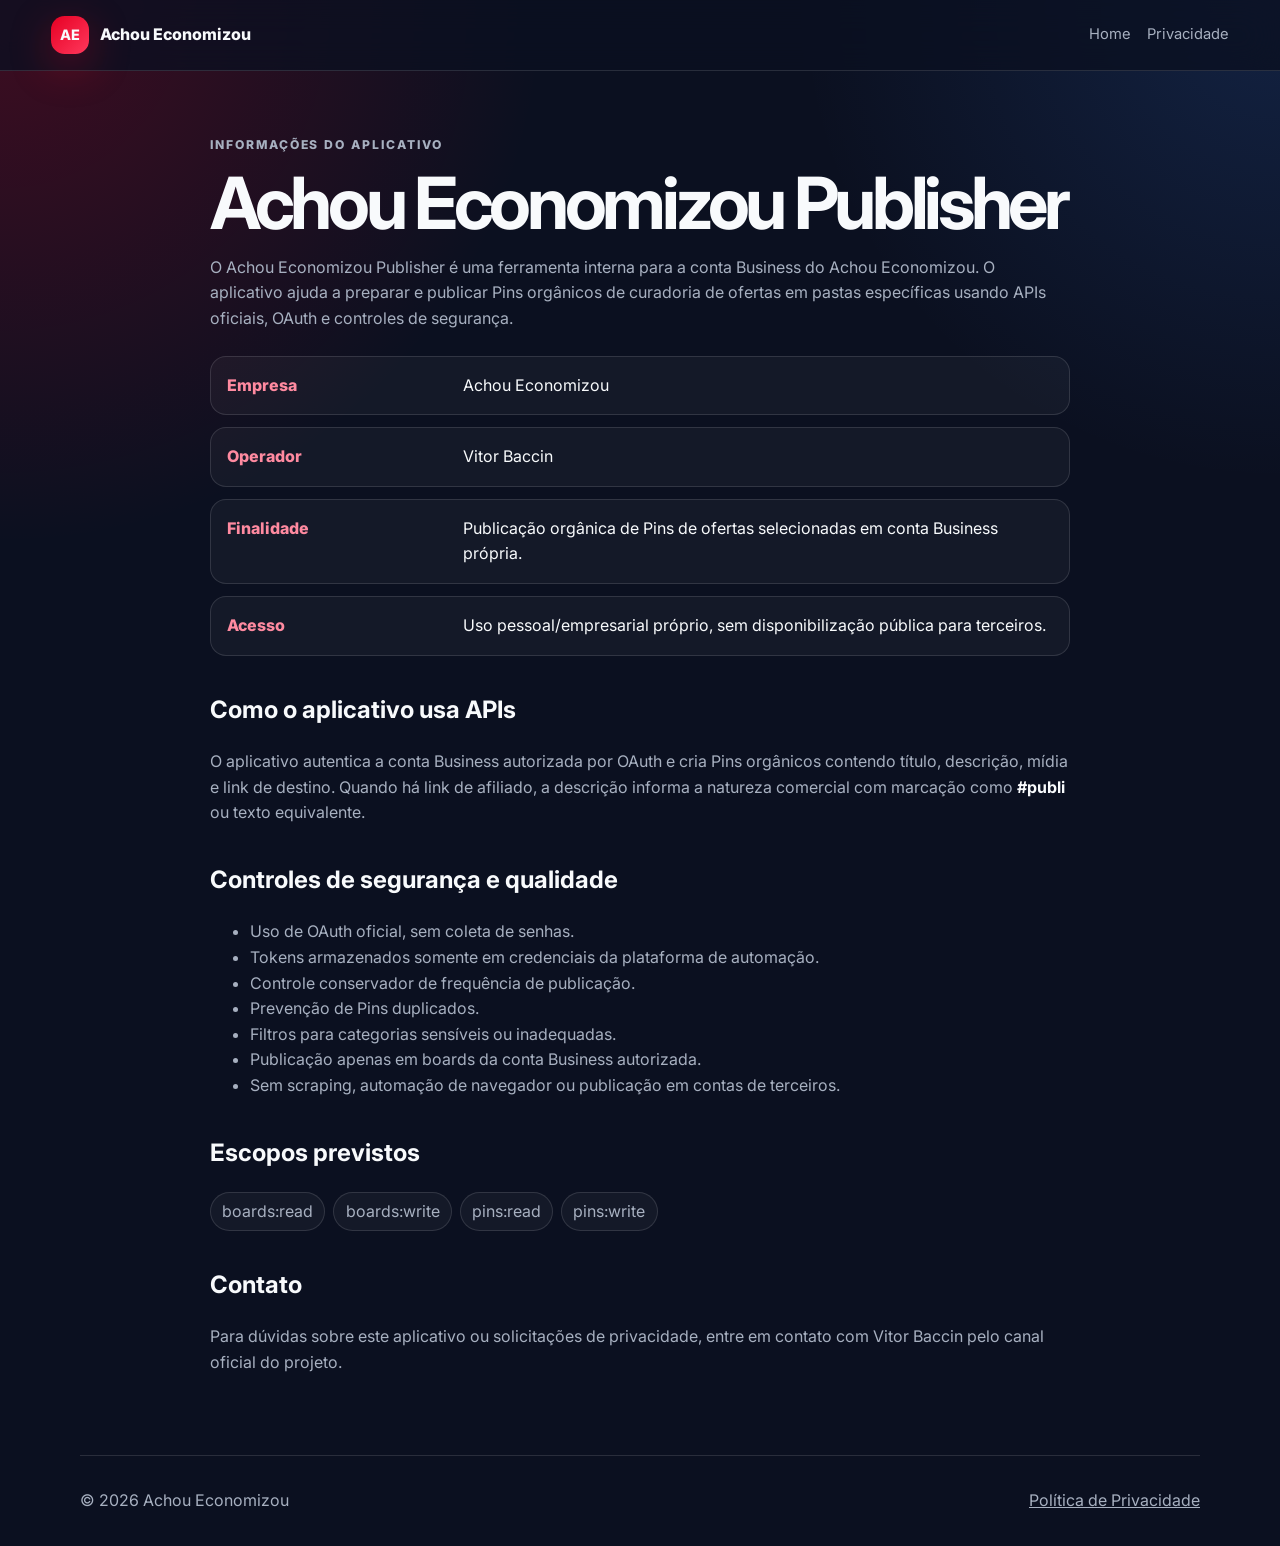
==== pinterest-app/index.html @ 41365e76 "Create Achou Economizou public site" ====
<!doctype html>
<html lang="pt-BR">
<head>
  <meta charset="utf-8" />
  <meta name="viewport" content="width=device-width, initial-scale=1" />
  <title>Aplicativo Achou Economizou Publisher</title>
  <meta name="description" content="Informações do aplicativo Achou Economizou Publisher para integrações oficiais com APIs de conteúdo." />
  <link rel="preconnect" href="https://fonts.googleapis.com"><link rel="preconnect" href="https://fonts.gstatic.com" crossorigin>
  <link href="https://fonts.googleapis.com/css2?family=Inter:wght@400;500;600;700;800&display=swap" rel="stylesheet">
  <link rel="stylesheet" href="../styles.css" />
</head>
<body>
  <header class="nav"><a class="brand" href="../"><span class="brand-mark">AE</span><span>Achou Economizou</span></a><nav><a href="../">Home</a><a href="../privacy-policy/">Privacidade</a></nav></header>
  <main class="page prose">
    <p class="eyebrow">Informações do aplicativo</p>
    <h1>Achou Economizou Publisher</h1>
    <p>O Achou Economizou Publisher é uma ferramenta interna para a conta Business do Achou Economizou. O aplicativo ajuda a preparar e publicar Pins orgânicos de curadoria de ofertas em pastas específicas usando APIs oficiais, OAuth e controles de segurança.</p>

    <div class="info-list">
      <div class="info-row"><span>Empresa</span><div>Achou Economizou</div></div>
      <div class="info-row"><span>Operador</span><div>Vitor Baccin</div></div>
      <div class="info-row"><span>Finalidade</span><div>Publicação orgânica de Pins de ofertas selecionadas em conta Business própria.</div></div>
      <div class="info-row"><span>Acesso</span><div>Uso pessoal/empresarial próprio, sem disponibilização pública para terceiros.</div></div>
    </div>

    <h2>Como o aplicativo usa APIs</h2>
    <p>O aplicativo autentica a conta Business autorizada por OAuth e cria Pins orgânicos contendo título, descrição, mídia e link de destino. Quando há link de afiliado, a descrição informa a natureza comercial com marcação como <strong>#publi</strong> ou texto equivalente.</p>

    <h2>Controles de segurança e qualidade</h2>
    <ul>
      <li>Uso de OAuth oficial, sem coleta de senhas.</li>
      <li>Tokens armazenados somente em credenciais da plataforma de automação.</li>
      <li>Controle conservador de frequência de publicação.</li>
      <li>Prevenção de Pins duplicados.</li>
      <li>Filtros para categorias sensíveis ou inadequadas.</li>
      <li>Publicação apenas em boards da conta Business autorizada.</li>
      <li>Sem scraping, automação de navegador ou publicação em contas de terceiros.</li>
    </ul>

    <h2>Escopos previstos</h2>
    <div class="badge-list"><span class="badge">boards:read</span><span class="badge">boards:write</span><span class="badge">pins:read</span><span class="badge">pins:write</span></div>

    <h2>Contato</h2>
    <p>Para dúvidas sobre este aplicativo ou solicitações de privacidade, entre em contato com Vitor Baccin pelo canal oficial do projeto.</p>
  </main>
  <footer><span>© <span id="year"></span> Achou Economizou</span><a href="../privacy-policy/">Política de Privacidade</a></footer>
  <script>document.getElementById('year').textContent = new Date().getFullYear();</script>
</body>
</html>
---- styles.css ----
:root{--bg:#0b1020;--panel:#111827;--panel2:#172033;--text:#f8fafc;--muted:#a7b0c0;--line:rgba(255,255,255,.12);--accent:#e60023;--accent2:#ff385c;--green:#28c76f;--shadow:0 24px 80px rgba(0,0,0,.32)}*{box-sizing:border-box}html{scroll-behavior:smooth}body{margin:0;font-family:Inter,system-ui,-apple-system,Segoe UI,sans-serif;background:radial-gradient(circle at top left,rgba(230,0,35,.24),transparent 34rem),radial-gradient(circle at top right,rgba(59,130,246,.16),transparent 30rem),var(--bg);color:var(--text);line-height:1.6}a{color:inherit}.nav{position:sticky;top:0;z-index:5;display:flex;align-items:center;justify-content:space-between;gap:1rem;padding:1rem clamp(1rem,4vw,4rem);background:rgba(11,16,32,.78);backdrop-filter:blur(18px);border-bottom:1px solid var(--line)}.brand{display:flex;align-items:center;gap:.7rem;font-weight:800;text-decoration:none}.brand-mark{display:grid;place-items:center;width:2.35rem;height:2.35rem;border-radius:.85rem;background:linear-gradient(135deg,var(--accent),var(--accent2));box-shadow:0 12px 40px rgba(230,0,35,.35);font-size:.9rem}.nav nav{display:flex;gap:1rem;flex-wrap:wrap}.nav nav a{font-size:.92rem;color:var(--muted);text-decoration:none}.nav nav a:hover{color:var(--text)}main{width:min(1120px,calc(100% - 2rem));margin:auto}.hero{display:grid;grid-template-columns:1.12fr .88fr;gap:2rem;align-items:center;min-height:72vh;padding:5rem 0}.eyebrow{margin:0 0 .8rem;color:#ff8aa0;text-transform:uppercase;letter-spacing:.16em;font-weight:800;font-size:.76rem}.hero h1{font-size:clamp(2.6rem,7vw,5.8rem);line-height:.94;letter-spacing:-.065em;margin:0 0 1.4rem}.lead{font-size:1.2rem;color:var(--muted);max-width:42rem}.actions{display:flex;gap:.85rem;flex-wrap:wrap;margin-top:2rem}.button{display:inline-flex;align-items:center;justify-content:center;border:1px solid var(--line);border-radius:999px;padding:.88rem 1.1rem;text-decoration:none;font-weight:750;background:rgba(255,255,255,.05)}.button.primary{background:linear-gradient(135deg,var(--accent),var(--accent2));border-color:transparent}.hero-card,.card,.callout{background:linear-gradient(180deg,rgba(255,255,255,.08),rgba(255,255,255,.04));border:1px solid var(--line);border-radius:1.6rem;box-shadow:var(--shadow)}.hero-card{padding:2rem;transform:rotate(1deg)}.status-pill{display:inline-flex;border:1px solid rgba(40,199,111,.35);background:rgba(40,199,111,.12);color:#8af0b7;border-radius:999px;padding:.35rem .7rem;font-size:.8rem;font-weight:800}.hero-card h2{font-size:2rem;line-height:1.1;margin:1.25rem 0}.hero-card ul{padding-left:1.25rem;color:var(--muted)}.section{padding:4.5rem 0;border-top:1px solid var(--line)}.section h2{font-size:clamp(2rem,4vw,3.4rem);letter-spacing:-.05em;line-height:1;margin:.2rem 0 1rem}.grid-two{display:grid;grid-template-columns:.8fr 1.2fr;gap:2rem}.grid-two p{font-size:1.08rem;color:var(--muted)}.cards{display:grid;grid-template-columns:repeat(4,1fr);gap:1rem;margin-top:1.5rem}.card{padding:1.3rem}.card h3{margin:.2rem 0 .5rem}.card p{color:var(--muted);font-size:.96rem}.callout{display:flex;align-items:center;justify-content:space-between;gap:1.5rem;padding:2rem;margin-bottom:4rem}.callout p{color:var(--muted);max-width:48rem}footer{display:flex;justify-content:space-between;gap:1rem;flex-wrap:wrap;width:min(1120px,calc(100% - 2rem));margin:auto;padding:2rem 0;color:var(--muted);border-top:1px solid var(--line)}.page{padding:4rem 0}.prose{max-width:860px}.prose h1{font-size:clamp(2.4rem,6vw,4.5rem);letter-spacing:-.06em;line-height:1;margin:.3rem 0 1rem}.prose h2{margin-top:2.2rem;font-size:1.5rem}.prose p,.prose li{color:var(--muted)}.prose strong{color:var(--text)}.info-list{display:grid;gap:.75rem;margin:1.5rem 0}.info-row{display:grid;grid-template-columns:220px 1fr;gap:1rem;border:1px solid var(--line);border-radius:1rem;padding:1rem;background:rgba(255,255,255,.04)}.info-row span:first-child{color:#ff8aa0;font-weight:800}.badge-list{display:flex;gap:.5rem;flex-wrap:wrap;margin:1rem 0}.badge{border:1px solid var(--line);border-radius:999px;padding:.35rem .7rem;color:var(--muted);background:rgba(255,255,255,.04)}@media(max-width:850px){.hero,.grid-two{grid-template-columns:1fr}.cards{grid-template-columns:1fr 1fr}.callout{align-items:flex-start;flex-direction:column}.info-row{grid-template-columns:1fr}.nav{align-items:flex-start;flex-direction:column}.hero{padding:3rem 0}}@media(max-width:560px){.cards{grid-template-columns:1fr}.hero h1{font-size:2.6rem}}
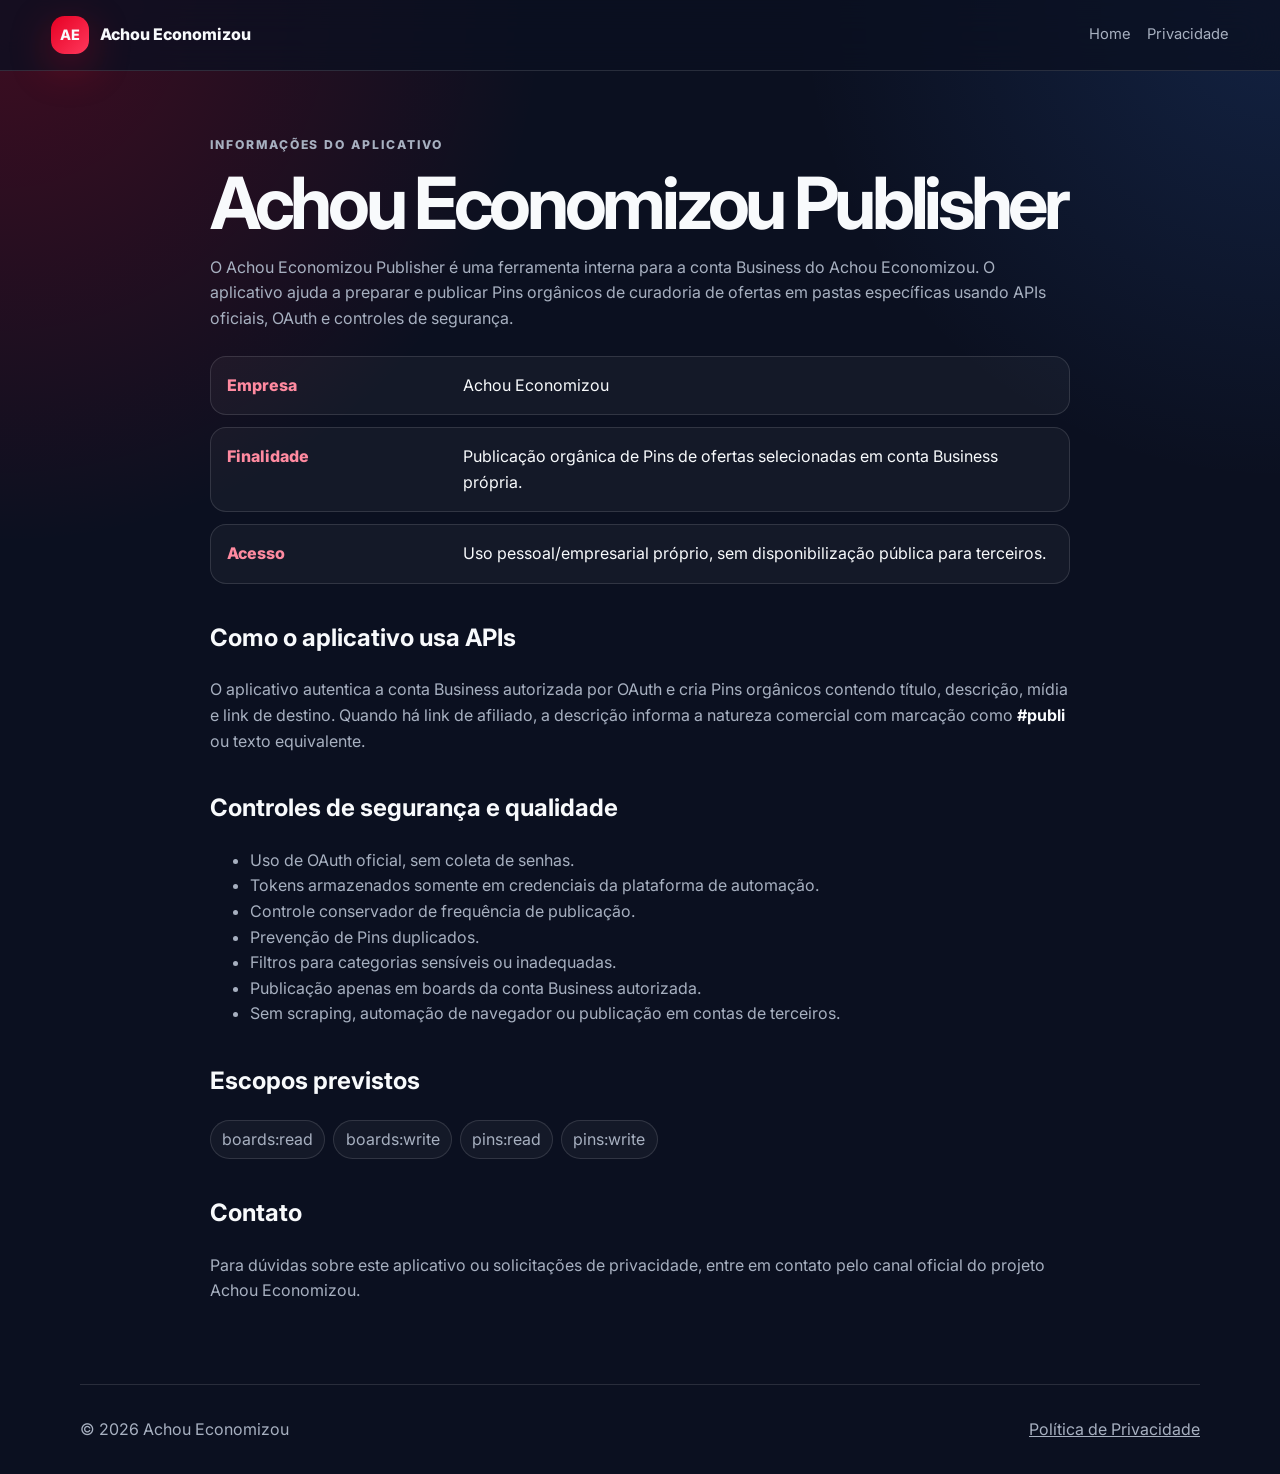
==== commit c6899a56: "Remove personal name from public site" ====
--- a/pinterest-app/index.html
+++ b/pinterest-app/index.html
@@ -18,7 +18,7 @@
 
     <div class="info-list">
       <div class="info-row"><span>Empresa</span><div>Achou Economizou</div></div>
-      <div class="info-row"><span>Operador</span><div>Vitor Baccin</div></div>
+      
       <div class="info-row"><span>Finalidade</span><div>Publicação orgânica de Pins de ofertas selecionadas em conta Business própria.</div></div>
       <div class="info-row"><span>Acesso</span><div>Uso pessoal/empresarial próprio, sem disponibilização pública para terceiros.</div></div>
     </div>
@@ -41,7 +41,7 @@
     <div class="badge-list"><span class="badge">boards:read</span><span class="badge">boards:write</span><span class="badge">pins:read</span><span class="badge">pins:write</span></div>
 
     <h2>Contato</h2>
-    <p>Para dúvidas sobre este aplicativo ou solicitações de privacidade, entre em contato com Vitor Baccin pelo canal oficial do projeto.</p>
+    <p>Para dúvidas sobre este aplicativo ou solicitações de privacidade, entre em contato pelo canal oficial do projeto Achou Economizou.</p>
   </main>
   <footer><span>© <span id="year"></span> Achou Economizou</span><a href="../privacy-policy/">Política de Privacidade</a></footer>
   <script>document.getElementById('year').textContent = new Date().getFullYear();</script>
